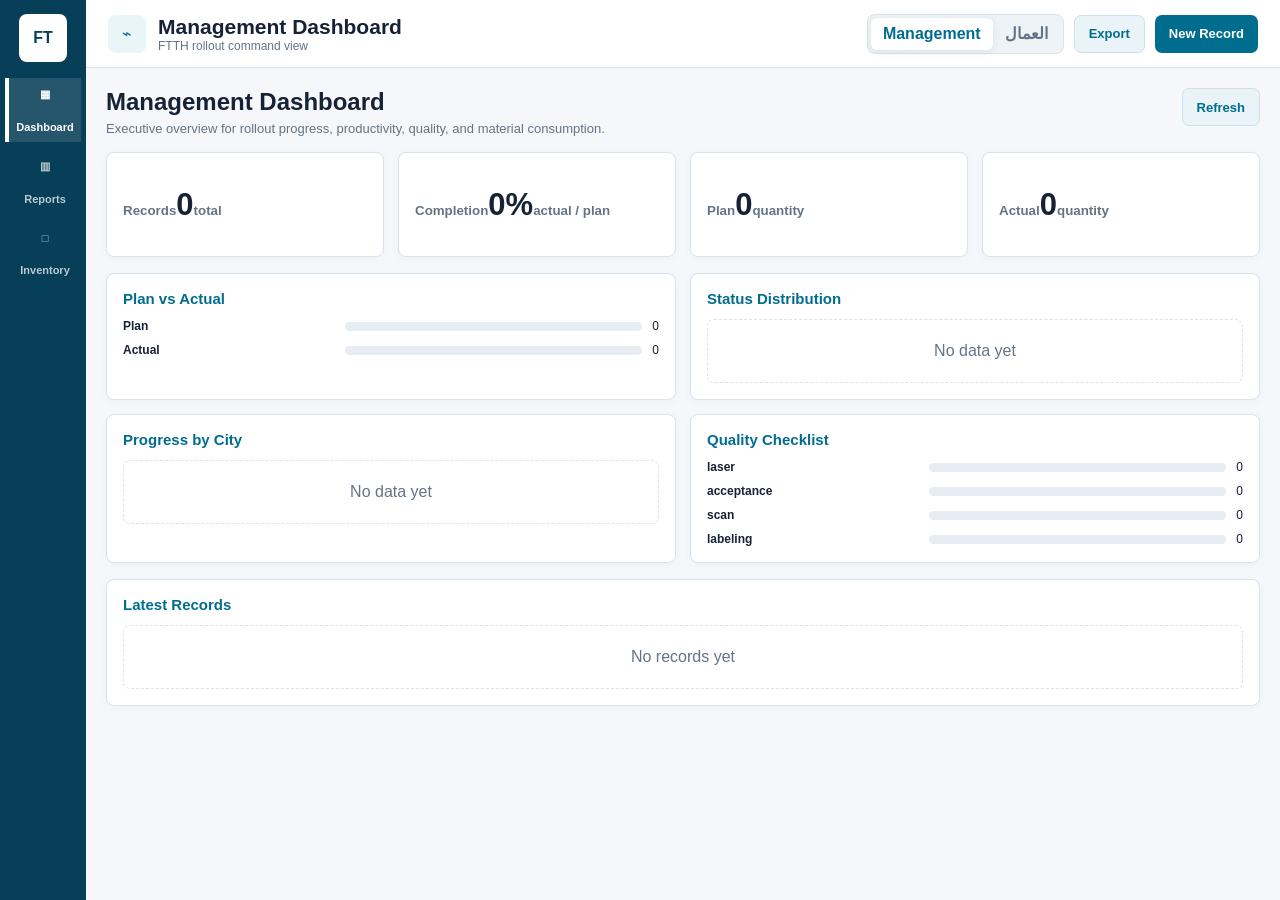
==== static/ftth_rollout.html @ 15b046cc "Initial FTTH rollout app" ====
<!DOCTYPE html>
<html lang="en">
<head>
<meta charset="utf-8" />
<meta name="viewport" content="width=device-width, initial-scale=1" />
<title>FTTH Rollout Control</title>
<style>
:root{--bg:#f5f7fa;--panel:#fff;--ink:#162235;--muted:#637487;--line:#d9e3ec;--brand:#006d8f;--teal:#13a6a7;--green:#168a4a;--amber:#c87500;--red:#c93535;--side:86px;--top:68px;font-family:Inter,Arial,sans-serif}
*{box-sizing:border-box}body{margin:0;background:var(--bg);color:var(--ink);height:100vh;overflow:hidden}button,input,select{font:inherit}button{cursor:pointer;border:0}svg{width:20px;height:20px;stroke-width:2}
.app{height:100vh;display:grid;grid-template-columns:var(--side) 1fr;grid-template-rows:var(--top) 1fr;grid-template-areas:"side top" "side main"}
.sidebar{grid-area:side;background:#073f58;color:#fff;display:flex;flex-direction:column;align-items:center;padding:14px 0;gap:8px}.logo{width:48px;height:48px;border-radius:8px;background:#fff;color:#073f58;display:grid;place-items:center;font-weight:900;margin-bottom:8px}.nav{width:76px;min-height:64px;background:transparent;color:rgba(255,255,255,.72);display:grid;place-items:center;gap:3px;font-size:11px;font-weight:800;border-left:4px solid transparent}.nav.active{background:rgba(255,255,255,.12);color:#fff;border-left-color:#fff}.admin-only,.worker-only{display:none}.mode-admin .admin-only,.mode-worker .worker-only{display:grid}
.topbar{grid-area:top;background:#fff;border-bottom:1px solid var(--line);display:flex;align-items:center;justify-content:space-between;padding:0 22px;gap:16px}.title{display:flex;align-items:center;gap:12px}.mark{width:38px;height:38px;border-radius:8px;background:#e8f6f7;color:var(--brand);display:grid;place-items:center}.title h1{margin:0;font-size:21px}.title small{display:block;color:var(--muted);font-size:12px}.actions{display:flex;align-items:center;gap:10px;flex-wrap:wrap}.btn{height:38px;border-radius:7px;padding:0 14px;display:inline-flex;align-items:center;gap:7px;font-weight:800;font-size:13px}.primary{background:var(--brand);color:#fff}.soft{background:#eaf3f7;color:var(--brand);border:1px solid #cce1eb}.switch{display:flex;background:#edf3f7;border:1px solid var(--line);border-radius:8px;padding:3px}.switch button{height:32px;border-radius:6px;padding:0 12px;background:transparent;color:var(--muted);font-weight:800}.mode-admin .layer-admin,.mode-worker .layer-worker{background:#fff;color:var(--brand);box-shadow:0 2px 8px rgba(23,34,52,.08)}
.main{grid-area:main;overflow:auto;padding:20px}.view{display:none;gap:16px;flex-direction:column}.view.active{display:flex}.rtl{direction:rtl;text-align:right;font-family:Tahoma,Arial,sans-serif}.head{display:flex;align-items:flex-start;justify-content:space-between;gap:16px}.head h2{margin:0;font-size:24px}.head p{margin:5px 0 0;color:var(--muted);font-size:13px}.grid{display:grid;gap:14px}.kpis{grid-template-columns:repeat(4,minmax(0,1fr))}.two{grid-template-columns:repeat(2,minmax(0,1fr))}.daily{grid-template-columns:minmax(360px,430px) 1fr;align-items:start}.card{background:var(--panel);border:1px solid var(--line);border-radius:8px;padding:16px;min-width:0;box-shadow:0 2px 10px rgba(23,34,52,.03)}.card h3{margin:0 0 12px;color:var(--brand);font-size:15px}.kpi{min-height:105px;display:flex;align-items:center;justify-content:space-between}.kpi small{color:var(--muted);font-weight:800}.kpi strong{font-size:31px}.form-grid{display:grid;grid-template-columns:repeat(2,minmax(0,1fr));gap:11px}.field{display:grid;gap:5px}.full{grid-column:1/-1}.field label{font-size:12px;color:var(--muted);font-weight:800}input,select{height:39px;border:1px solid var(--line);border-radius:7px;background:#fff;color:var(--ink);padding:0 10px;min-width:0}input:focus,select:focus{outline:2px solid rgba(19,166,167,.16);border-color:var(--teal)}.scan-row{display:grid;grid-template-columns:1fr 42px;gap:7px}.scan-btn{border:1px solid var(--line);border-radius:7px;background:#eef7f7;color:var(--brand);display:grid;place-items:center}.scan-btn.active{background:#e4f7ec;color:var(--green);border-color:#9fd8b8}.seg{display:grid;grid-template-columns:1fr 1fr;border:1px solid var(--line);border-radius:7px;overflow:hidden}.seg button{height:39px;background:#fff;color:var(--muted);font-weight:900}.seg button.active.yes{background:var(--green);color:#fff}.seg button.active.no{background:var(--red);color:#fff}.table-wrap{overflow:auto;border:1px solid var(--line);border-radius:7px}table{width:100%;border-collapse:collapse;min-width:820px;background:#fff}th,td{padding:10px 11px;border-bottom:1px solid var(--line);font-size:12px;text-align:left;white-space:nowrap}th{background:#f0f5f8;color:#3d5065;font-weight:900}.rtl th,.rtl td{text-align:right}.pill{border-radius:99px;padding:3px 8px;font-weight:900;font-size:11px}.done,.yes{background:#e7f6ed;color:var(--green)}.progress,.planned{background:#fff3df;color:var(--amber)}.blocked,.no{background:#fdecec;color:var(--red)}.bars{display:grid;gap:10px}.bar{display:grid;grid-template-columns:minmax(100px,1fr) 1.4fr auto;gap:10px;align-items:center;font-size:12px}.track{height:9px;background:#e7edf2;border-radius:99px;overflow:hidden}.fill{height:100%;background:var(--teal)}.donut-wrap{display:grid;grid-template-columns:150px 1fr;gap:16px;align-items:center}.donut{width:140px;height:140px;border-radius:50%;display:grid;place-items:center;background:#e7edf2}.center{width:80px;height:80px;border-radius:50%;background:#fff;display:grid;place-items:center;text-align:center;font-weight:900;box-shadow:0 0 0 1px var(--line)}.legend{display:grid;gap:8px}.legend-row{display:grid;grid-template-columns:11px 1fr auto;gap:8px;align-items:center;font-size:12px}.dot{width:10px;height:10px;border-radius:50%}.empty{border:1px dashed var(--line);border-radius:7px;padding:22px;text-align:center;color:var(--muted)}.stock-row{display:grid;grid-template-columns:minmax(130px,1fr) 1.5fr 72px;gap:10px;align-items:center;font-size:12px;margin-bottom:9px}.toast{position:fixed;left:18px;bottom:18px;background:#102638;color:#fff;padding:12px 14px;border-radius:8px;opacity:0;transform:translateY(10px);transition:.2s;z-index:20}.toast.show{opacity:1;transform:none}
@media(max-width:980px){body{overflow:auto}.app{height:auto;min-height:100vh;display:block}.sidebar{display:none}.topbar{position:sticky;top:0;z-index:5;height:auto;min-height:68px;align-items:flex-start;padding:13px;flex-wrap:wrap}.main{padding:14px}.daily,.kpis,.two{grid-template-columns:1fr}.form-grid{grid-template-columns:1fr}.donut-wrap{grid-template-columns:1fr}.actions{width:100%}}
</style>
</head>
<body class="mode-admin">
<div class="app">
<aside class="sidebar">
<div class="logo">FT</div>
<button class="nav admin-only active" data-view="dashboard"><span>▦</span><span>Dashboard</span></button>
<button class="nav admin-only" data-view="reports"><span>▥</span><span>Reports</span></button>
<button class="nav admin-only" data-view="inventory"><span>□</span><span>Inventory</span></button>
<button class="nav worker-only" data-view="daily"><span>＋</span><span>إدخال</span></button>
<button class="nav worker-only" data-view="workerRecords"><span>☷</span><span>سجلات</span></button>
</aside>
<header class="topbar">
<div class="title"><div class="mark">⌁</div><div><h1 id="screenTitle">Management Dashboard</h1><small id="screenSub">FTTH rollout command view</small></div></div>
<div class="actions"><div class="switch"><button class="layer-admin" onclick="switchLayer('admin')">Management</button><button class="layer-worker" onclick="switchLayer('worker')">العمال</button></div><button class="btn soft" onclick="exportCsv()">Export</button><button class="btn primary" onclick="switchLayer('worker')">New Record</button></div>
</header>
<main class="main">
<section class="view active" id="dashboard"><div class="head"><div><h2>Management Dashboard</h2><p>Executive overview for rollout progress, productivity, quality, and material consumption.</p></div><button class="btn soft" onclick="renderAll()">Refresh</button></div><div class="grid kpis" id="dashboardKpis"></div><div class="grid two"><div class="card"><h3>Plan vs Actual</h3><div id="planChart"></div></div><div class="card"><h3>Status Distribution</h3><div id="statusChart"></div></div><div class="card"><h3>Progress by City</h3><div id="cityChart"></div></div><div class="card"><h3>Quality Checklist</h3><div id="qualityChart"></div></div></div><div class="card"><h3>Latest Records</h3><div id="latestTable"></div></div></section>
<section class="view" id="reports"><div class="head"><div><h2>Reports</h2><p>Management layer reports in English for review meetings and export.</p></div><button class="btn primary" onclick="exportCsv()">Export CSV</button></div><div class="grid kpis" id="reportKpis"></div><div class="grid two"><div class="card"><h3>Team Leader Performance</h3><div id="teamChart"></div></div><div class="card"><h3>Activity Mix</h3><div id="activityChart"></div></div></div><div class="card"><h3>Full Report Table</h3><div id="reportTable"></div></div></section>
<section class="view" id="inventory"><div class="head"><div><h2>Inventory</h2><p>Remaining stock, serial usage, duplicate serials, and material status.</p></div><button class="btn soft" onclick="renderInventory()">Refresh</button></div><div class="grid kpis" id="inventoryKpis"></div><div class="grid two"><div class="card"><h3>Remaining Stock</h3><div id="stockBars"></div></div><div class="card"><h3>Serial Type Mix</h3><div id="inventoryDonut"></div></div></div><div class="card"><h3>Stock Table</h3><div id="stockTable"></div></div></section>
<section class="view rtl" id="daily"><div class="head"><div><h2>إدخال العمل اليومي</h2><p>طبقة العمال: تسجيل العمل، مسح الباركود، وتحديث الكمية الفعلية.</p></div><button class="btn soft" onclick="clearForm()">مسح النموذج</button></div><div class="grid kpis" id="workerKpis"></div><div class="grid daily"><div class="card"><h3>بيانات السجل</h3><div class="form-grid">
<div class="field"><label>رقم السجل</label><input id="fId" readonly placeholder="تلقائي"></div><div class="field"><label>التاريخ</label><input id="fDate" type="date"></div>
<div class="field"><label>اسم المشرف</label><input id="fSupervisor" list="supervisorList" placeholder="اكتب الاسم"></div><div class="field"><label>قائد الفريق</label><input id="fTeam" list="teamList" placeholder="اكتب الاسم"></div>
<div class="field"><label>المنطقة</label><input id="fArea" list="areaList" placeholder="المنطقة"></div><div class="field"><label>المدينة</label><input id="fCity" list="cityList" placeholder="المدينة"></div>
<div class="field"><label>النشاط</label><select id="fActivity"><option value="">اختر النشاط</option><option>Installation</option><option>Splicing</option><option>Testing</option><option>Survey</option><option>Activation</option><option>Maintenance</option><option>Trenching</option><option>Pole Installation</option></select></div>
<div class="field"><label>الصنف</label><select id="fItem" onchange="updateMaterialTypes()"><option value="">اختر الصنف</option></select></div>
<div class="field"><label>تفاصيل المادة</label><select id="fMaterialType" onchange="updateStockDisplay()"><option value="">اختر التفاصيل</option></select></div><div class="field"><label>نوع التركيب</label><select id="fMountType"><option value="">غير مطلوب</option><option>Pole</option><option>Wall</option></select></div>
<div class="field full"><label>السيريال / الباركود</label><div class="scan-row"><input id="fSerial" placeholder="اكتب أو امسح الباركود"><button class="scan-btn" id="scanBtn" onclick="startBarcodeScan()">▣</button></div></div>
<div class="field"><label>الكمية المخططة</label><input id="fPlanned" type="number" min="0" value="0"></div><div class="field"><label>الكمية الفعلية</label><input id="fActual" type="number" min="0" value="0" oninput="updateStockDisplay()"></div>
<div class="field"><label>المخزون المتبقي</label><input id="fStockRemaining" readonly placeholder="0"></div><div class="field"><label>الحالة</label><select id="fStatus"><option>In Progress</option><option>Done</option><option>Blocked</option><option>Planned</option></select></div>
<div class="field"><label>ليزر</label><div class="seg" data-field="laser"><button class="active yes" data-val="Yes">نعم</button><button class="no" data-val="No">لا</button></div></div><div class="field"><label>قبول</label><div class="seg" data-field="acceptance"><button class="active yes" data-val="Yes">نعم</button><button class="no" data-val="No">لا</button></div></div>
<div class="field"><label>مسح</label><div class="seg" data-field="scan"><button class="active yes" data-val="Yes">نعم</button><button class="no" data-val="No">لا</button></div></div><div class="field"><label>تسمية</label><div class="seg" data-field="labeling"><button class="active yes" data-val="Yes">نعم</button><button class="no" data-val="No">لا</button></div></div>
<div class="field full"><button class="btn primary" onclick="saveRecord()">حفظ السجل</button></div></div></div><div class="card"><h3>سجلات اليوم</h3><div id="workerTodayTable"></div></div></div></section>
<section class="view rtl" id="workerRecords"><div class="head"><div><h2>سجلات الفريق</h2><p>عرض سريع لكل سجلات العمال المحفوظة على الجهاز.</p></div></div><div class="card"><h3>كل السجلات</h3><div id="workerAllTable"></div></div></section>
</main></div>
<datalist id="supervisorList"><option>Ahmed</option><option>Mohamed</option><option>Omar</option></datalist><datalist id="teamList"><option>Team A</option><option>Team B</option><option>Fiber Crew 03</option></datalist><datalist id="areaList"><option>Area 1</option><option>Area 2</option><option>Area 3</option></datalist><datalist id="cityList"><option>Tripoli</option><option>Benghazi</option><option>Misrata</option></datalist><div class="toast" id="toast"></div>
<script>
const COLUMNS=['ID','Date','Supervisor Name','team leader','Area','city','Activity','item','material type','mount type','item serial','planed quantity','actual','stock remaining','staus','laser','acceptance','scan','labeling'];
const STORAGE_KEY='ftth_rollout_clean_v1';let records=[];const COLORS=['#13a6a7','#006d8f','#168a4a','#c87500','#c93535','#65758b'];
const STOCK_ITEMS=[{category:'Equipment',item:'OLT_Name',type:'OLT_Name',unit:'PCS',quantity:0},{category:'Box',item:'XBOX',type:'XBOX',unit:'PCS',quantity:2,mount:true},{category:'Box',item:'HubBox',type:'HubBox',unit:'PCS',quantity:15,mount:true},{category:'Box',item:'SUB BOX',type:'SUB BOX avec 8 users capacité',unit:'PCS',quantity:155,mount:true},{category:'Box',item:'END BOX',type:'END BOX avec 8 users capacité',unit:'PCS',quantity:34,mount:true},{category:'Cable',item:'Cable',type:'4-coreCable_100m',unit:'PCS',quantity:2},{category:'Cable',item:'Cable',type:'4-coreCable_150m',unit:'PCS',quantity:1},{category:'Cable',item:'Cable',type:'4-coreCable_200m',unit:'PCS',quantity:2},{category:'Cable',item:'Cable',type:'4-coreCable_300m',unit:'PCS',quantity:4},{category:'Cable',item:'Cable',type:'4-coreCable_500m',unit:'PCS',quantity:6},{category:'Cable',item:'Cable',type:'Single-Core Distribution Cable_20m',unit:'PCS',quantity:20},{category:'Cable',item:'Cable',type:'Single-Core Distribution Cable_50m',unit:'PCS',quantity:40},{category:'Cable',item:'Cable',type:'Single-Core Distribution Cable_80m',unit:'PCS',quantity:45},{category:'Cable',item:'Cable',type:'Single-Core Distribution Cable_100m',unit:'PCS',quantity:28},{category:'Cable',item:'Cable',type:'Single-Core Distribution Cable_150m',unit:'PCS',quantity:39},{category:'Cable',item:'Cable',type:'Single-Core Distribution Cable_250m',unit:'PCS',quantity:17},{category:'Cable',item:'Cable',type:'Single-Core Drop Cable_50m',unit:'PCS',quantity:945},{category:'Cable',item:'Cable',type:'Single-Core Drop Cable_100m',unit:'PCS',quantity:514},{category:'Cable',item:'Cable',type:'Single-Core Drop Cable_150m',unit:'PCS',quantity:26},{category:'Equipment',item:'ATB',type:'ATB',unit:'PCS',quantity:1485},{category:'Equipment',item:'FMC',type:'FMC',unit:'PCS',quantity:1485},{category:'Civil',item:'New Pole',type:'New Pole',unit:'PCS',quantity:52},{category:'Civil',item:'New MH',type:'New MH',unit:'PCS',quantity:0},{category:'Civil',item:'Exist MH',type:'Exist MH',unit:'PCS',quantity:104},{category:'Civil',item:'New Trench',type:'New Trench',unit:'M',quantity:426},{category:'Equipment',item:'Optical fiber Closure',type:'Optical fiber Closure',unit:'PCS',quantity:1},{category:'Cable',item:'Cable',type:'72 FO Cable',unit:'M',quantity:4900},{category:'Cable',item:'Cable',type:'96 FO Cable',unit:'M',quantity:0},{category:'Cable',item:'Cable',type:'144 FO Cable',unit:'M',quantity:0},{category:'Cable',item:'Cable',type:'288 FO Cable',unit:'M',quantity:0}];
function today(){return new Date().toISOString().slice(0,10)}function num(v){return Number(v||0)}function fmt(v){return num(v).toLocaleString()}function esc(v){return String(v??'').replace(/[&<>"']/g,m=>({'&':'&amp;','<':'&lt;','>':'&gt;','"':'&quot;',"'":'&#39;'}[m]))}function toast(msg){const t=document.getElementById('toast');t.textContent=msg;t.classList.add('show');clearTimeout(toast.timer);toast.timer=setTimeout(()=>t.classList.remove('show'),2400)}
function saveLocal(){localStorage.setItem(STORAGE_KEY,JSON.stringify(records))}function loadLocal(){try{records=JSON.parse(localStorage.getItem(STORAGE_KEY)||'[]')||[]}catch(e){records=[]}}function stockUsed(type,ignore){return records.reduce((s,r)=>String(r['material type'])===type&&String(r.ID)!==String(ignore)?s+num(r.actual):s,0)}function stockByType(type){return STOCK_ITEMS.find(s=>s.type===type)}
function populateItemSelect(){const sel=document.getElementById('fItem');const names=[...new Set(STOCK_ITEMS.map(s=>s.item))];sel.innerHTML='<option value="">اختر الصنف</option>'+names.map(n=>`<option>${n}</option>`).join('')}function updateMaterialTypes(){const item=document.getElementById('fItem').value;const sel=document.getElementById('fMaterialType');const rows=STOCK_ITEMS.filter(s=>!item||s.item===item);sel.innerHTML='<option value="">اختر التفاصيل</option>'+rows.map(s=>`<option value="${esc(s.type)}">${esc(s.type)}</option>`).join('');if(rows.length===1)sel.value=rows[0].type;updateStockDisplay()}function updateStockDisplay(){const type=document.getElementById('fMaterialType').value;const stock=stockByType(type);const actual=num(document.getElementById('fActual').value);const id=document.getElementById('fId').value;document.getElementById('fStockRemaining').value=stock?stock.quantity-stockUsed(type,id)-actual:'';const mount=document.getElementById('fMountType');mount.disabled=!(stock&&stock.mount);if(mount.disabled)mount.value=''}
function getToggle(field){const b=document.querySelector(`.seg[data-field="${field}"] button.active`);return b?b.dataset.val:'Yes'}function nextId(){const m=records.reduce((h,r)=>{const x=String(r.ID||'').match(/(\d+)$/);return Math.max(h,x?Number(x[1]):0)},0);return'RDP-'+String(m+1).padStart(3,'0')}function clearForm(){['fId','fSupervisor','fTeam','fArea','fCity','fSerial'].forEach(id=>document.getElementById(id).value='');document.getElementById('fDate').value=today();document.getElementById('fActivity').value='';document.getElementById('fItem').value='';updateMaterialTypes();document.getElementById('fPlanned').value=0;document.getElementById('fActual').value=0;document.getElementById('fStatus').value='In Progress';document.querySelectorAll('.seg').forEach(seg=>{seg.querySelectorAll('button').forEach(b=>b.classList.remove('active'));seg.querySelector('[data-val="Yes"]').classList.add('active')});updateStockDisplay()}
async function loadFromServer(){try{const res=await fetch('/api/records');if(!res.ok)throw new Error('server');const data=await res.json();records=data.records||[];saveLocal();renderAll()}catch(e){loadLocal();renderAll()}}
async function saveToServer(rec){try{const res=await fetch('/api/records',{method:'POST',headers:{'Content-Type':'application/json'},body:JSON.stringify(rec)});const data=await res.json();if(data&&data.success&&data.record){const i=records.findIndex(r=>r.ID===data.record.ID);if(i>=0)records[i]=data.record;else records.unshift(data.record);saveLocal();renderAll();toast('تم الحفظ على السيرفر');return true}}catch(e){}toast('تم الحفظ محليا فقط');return false}
async function saveRecord(){const rec={'ID':document.getElementById('fId').value||nextId(),'Date':document.getElementById('fDate').value||today(),'Supervisor Name':document.getElementById('fSupervisor').value.trim(),'team leader':document.getElementById('fTeam').value.trim(),'Area':document.getElementById('fArea').value.trim(),'city':document.getElementById('fCity').value.trim(),'Activity':document.getElementById('fActivity').value,'item':document.getElementById('fItem').value,'material type':document.getElementById('fMaterialType').value,'mount type':document.getElementById('fMountType').value,'item serial':document.getElementById('fSerial').value.trim(),'planed quantity':num(document.getElementById('fPlanned').value),'actual':num(document.getElementById('fActual').value),'stock remaining':num(document.getElementById('fStockRemaining').value),'staus':document.getElementById('fStatus').value,'laser':getToggle('laser'),'acceptance':getToggle('acceptance'),'scan':getToggle('scan'),'labeling':getToggle('labeling')};if(!rec['Supervisor Name']||!rec['team leader']||!rec.city||!rec.Activity||!rec.item){toast('اكمل الحقول الأساسية');return}const i=records.findIndex(r=>r.ID===rec.ID);if(i>=0)records[i]=rec;else records.unshift(rec);saveLocal();renderAll();clearForm();await saveToServer(rec)}
function switchLayer(layer){document.body.className=layer==='admin'?'mode-admin':'mode-worker';setView(layer==='admin'?'dashboard':'daily')}function setView(id){document.querySelectorAll('.view').forEach(v=>v.classList.remove('active'));document.getElementById(id).classList.add('active');document.querySelectorAll('.nav').forEach(n=>n.classList.toggle('active',n.dataset.view===id));const map={dashboard:['Management Dashboard','FTTH rollout command view'],reports:['Reports','Executive reporting layer'],inventory:['Inventory','Stock and serial control'],daily:['إدخال العمل اليومي','طبقة العمال باللغة العربية'],workerRecords:['سجلات الفريق','عرض السجلات الميدانية']};document.getElementById('screenTitle').textContent=map[id][0];document.getElementById('screenSub').textContent=map[id][1];renderAll()}document.querySelectorAll('.nav').forEach(n=>n.addEventListener('click',()=>setView(n.dataset.view)));document.querySelectorAll('.seg button').forEach(b=>b.addEventListener('click',()=>{b.parentElement.querySelectorAll('button').forEach(x=>x.classList.remove('active'));b.classList.add('active')}));
function group(field){return records.reduce((a,r)=>{const k=r[field]||'Not specified';if(!a[k])a[k]={count:0,plan:0,actual:0};a[k].count++;a[k].plan+=num(r['planed quantity']);a[k].actual+=num(r.actual);return a},{})}function kpis(id,items){document.getElementById(id).innerHTML=items.map(x=>`<div class="card kpi"><div><small>${x.label}</small><strong>${x.value}</strong><small>${x.sub||''}</small></div></div>`).join('')}function bars(id,data,metric='actual'){const rows=Object.entries(data).sort((a,b)=>b[1][metric]-a[1][metric]).slice(0,7);if(!rows.length){document.getElementById(id).innerHTML='<div class="empty">No data yet</div>';return}const max=Math.max(...rows.map(([,v])=>v[metric]),1);document.getElementById(id).innerHTML=`<div class="bars">${rows.map(([k,v])=>`<div class="bar"><b title="${esc(k)}">${esc(k)}</b><div class="track"><div class="fill" style="width:${Math.round(v[metric]/max*100)}%"></div></div><span>${fmt(v[metric])}</span></div>`).join('')}</div>`}function donut(id,items,label){const rows=items.filter(x=>num(x.value)>0).slice(0,7);const total=rows.reduce((s,x)=>s+num(x.value),0);if(!total){document.getElementById(id).innerHTML='<div class="empty">No data yet</div>';return}let cur=0;const seg=rows.map((x,i)=>{const st=cur,en=cur+num(x.value)/total*100;cur=en;return`${COLORS[i%COLORS.length]} ${st}% ${en}%`}).join(',');document.getElementById(id).innerHTML=`<div class="donut-wrap"><div class="donut" style="background:conic-gradient(${seg})"><div class="center">${fmt(total)}<br><small>${label}</small></div></div><div class="legend">${rows.map((x,i)=>`<div class="legend-row"><span class="dot" style="background:${COLORS[i%COLORS.length]}"></span><b>${esc(x.label)}</b><span>${fmt(x.value)}</span></div>`).join('')}</div></div>`}
function table(id,cols,rows){document.getElementById(id).innerHTML=!rows.length?'<div class="empty">No records yet</div>':`<div class="table-wrap"><table><thead><tr>${cols.map(c=>`<th>${esc(c)}</th>`).join('')}</tr></thead><tbody>${rows.map(r=>`<tr>${cols.map(c=>{const v=r[c]??'';return['staus','laser','acceptance','scan','labeling'].includes(c)?`<td><span class="pill ${String(v).toLowerCase().replace('in ','')}">${esc(v)}</span></td>`:`<td>${esc(v)}</td>`}).join('')}</tr>`).join('')}</tbody></table></div>`}
function renderDashboard(){const plan=records.reduce((s,r)=>s+num(r['planed quantity']),0),actual=records.reduce((s,r)=>s+num(r.actual),0),comp=plan?Math.round(actual/plan*100):0;kpis('dashboardKpis',[{label:'Records',value:fmt(records.length),sub:'total'},{label:'Completion',value:comp+'%',sub:'actual / plan'},{label:'Plan',value:fmt(plan),sub:'quantity'},{label:'Actual',value:fmt(actual),sub:'quantity'}]);bars('planChart',{Plan:{actual:plan},Actual:{actual:actual}});donut('statusChart',Object.entries(group('staus')).map(([label,v])=>({label,value:v.count})),'records');bars('cityChart',group('city'));bars('qualityChart',Object.fromEntries(['laser','acceptance','scan','labeling'].map(c=>[c,{actual:records.filter(r=>r[c]==='Yes').length}])));table('latestTable',['ID','Date','city','team leader','Activity','item','material type','actual','staus'],records.slice(0,10))}
function renderReports(){const blocked=records.filter(r=>r.staus==='Blocked').length,done=records.filter(r=>r.staus==='Done').length;kpis('reportKpis',[{label:'Report Records',value:fmt(records.length)},{label:'Done Work',value:fmt(done)},{label:'Blocked Work',value:fmt(blocked)},{label:'Cities',value:fmt(Object.keys(group('city')).length)}]);bars('teamChart',group('team leader'));donut('activityChart',Object.entries(group('Activity')).map(([label,v])=>({label,value:v.count})),'records');table('reportTable',['ID','Date','Supervisor Name','team leader','Area','city','Activity','item','material type','mount type','item serial','planed quantity','actual','stock remaining','staus'],records)}
function renderInventory(){const serials=records.filter(r=>r['item serial']).length,missing=records.filter(r=>!r['item serial']).length;const dup=Object.values(records.reduce((a,r)=>{if(r['item serial'])a[r['item serial']]=(a[r['item serial']]||0)+1;return a},{})).filter(c=>c>1).length;kpis('inventoryKpis',[{label:'Serials',value:fmt(serials)},{label:'Missing Serials',value:fmt(missing)},{label:'Duplicate Serials',value:fmt(dup)},{label:'Stock Items',value:fmt(STOCK_ITEMS.length)}]);document.getElementById('stockBars').innerHTML=STOCK_ITEMS.filter(s=>s.quantity>0).slice(0,14).map(s=>{const rem=s.quantity-stockUsed(s.type),pct=s.quantity?Math.max(0,Math.round(rem/s.quantity*100)):0;return`<div class="stock-row"><b title="${esc(s.type)}">${esc(s.type)}</b><div class="track"><div class="fill" style="width:${pct}%;background:${pct<20?'var(--red)':pct<50?'var(--amber)':'var(--green)'}"></div></div><span>${fmt(rem)} left</span></div>`}).join('');donut('inventoryDonut',Object.entries(group('item')).map(([label,v])=>({label,value:v.count})),'items');document.getElementById('stockTable').innerHTML=`<div class="table-wrap"><table><thead><tr><th>Category</th><th>Material</th><th>Unit</th><th>Initial</th><th>Used</th><th>Remaining</th></tr></thead><tbody>${STOCK_ITEMS.map(s=>{const used=stockUsed(s.type),rem=s.quantity-used;return`<tr><td>${s.category}</td><td>${esc(s.type)}</td><td>${s.unit}</td><td>${fmt(s.quantity)}</td><td>${fmt(used)}</td><td>${fmt(rem)}</td></tr>`}).join('')}</tbody></table></div>`}
function renderWorker(){const rows=records.filter(r=>r.Date===today());const plan=rows.reduce((s,r)=>s+num(r['planed quantity']),0),actual=rows.reduce((s,r)=>s+num(r.actual),0);kpis('workerKpis',[{label:'سجلات اليوم',value:fmt(rows.length)},{label:'خطة اليوم',value:fmt(plan)},{label:'فعلي اليوم',value:fmt(actual)},{label:'الإنجاز',value:plan?Math.round(actual/plan*100)+'%':'0%'}]);table('workerTodayTable',['ID','Date','team leader','city','Activity','item','material type','actual','staus'],rows);table('workerAllTable',['ID','Date','team leader','city','Activity','item','material type','item serial','actual','staus'],records)}
function renderAll(){renderDashboard();renderReports();renderInventory();renderWorker()}function exportCsv(){if(!records.length){toast('No records to export');return}const csv=[COLUMNS.join(',')].concat(records.map(r=>COLUMNS.map(c=>`"${String(r[c]||'').replace(/"/g,'""')}"`).join(','))).join('\n');const a=document.createElement('a');a.href=URL.createObjectURL(new Blob([csv],{type:'text/csv'}));a.download=`ftth-rollout-${today()}.csv`;a.click();toast('CSV exported')}
function startBarcodeScan(){const btn=document.getElementById('scanBtn');btn.classList.add('active');const p=window.open('','ftth_scan','width=420,height=700,menubar=no,toolbar=no');if(!p){toast('يرجى السماح بالنوافذ المنبثقة');return}p.document.write(buildScannerHtml());p.document.close()}window.addEventListener('message',e=>{if(!e.data||e.data.type!=='ftth-scan')return;document.getElementById('fSerial').value=e.data.value;document.getElementById('scanBtn').classList.remove('active');toast('تم مسح الباركود')});
function buildScannerHtml(){return`<!DOCTYPE html><html dir="rtl"><head><meta charset="utf-8"><meta name="viewport" content="width=device-width,initial-scale=1"><title>مسح الباركود</title><style>*{box-sizing:border-box}body{margin:0;font-family:system-ui;background:#071827;color:white;display:flex;flex-direction:column;min-height:100vh}header{padding:16px;background:#073f58}#reader{position:relative;min-height:420px;background:#000}.box{position:absolute;left:6%;right:6%;top:34%;height:30%;border:2px solid white;border-radius:10px;z-index:2}.status{padding:14px}.actions{margin-top:auto;display:grid;gap:10px;padding:14px}button{height:42px;border:0;border-radius:7px;font-weight:800}.scan{background:#13a6a7;color:white}.close{background:white;color:#073f58}</style></head><body><header><h3>مسح الباركود</h3><p>وجه الكاميرا نحو الباركود</p></header><div id="reader"><div class="box"></div></div><div class="status" id="s">فتح الكاميرا...</div><div class="actions"><button class="scan" onclick="startScan()">إعادة المحاولة</button><button class="close" onclick="window.close()">إغلاق</button></div><script src="https://unpkg.com/@ericblade/quagga2@1.8.4/dist/quagga.min.js"><\/script><script>let running=false;function send(v){if(window.opener)window.opener.postMessage({type:'ftth-scan',value:v},'*');try{Quagga.stop()}catch(e){}window.close()}function startScan(){if(!window.Quagga){document.getElementById('s').textContent='تعذر تحميل قارئ الباركود';return}try{if(running)Quagga.stop()}catch(e){}Quagga.init({inputStream:{type:'LiveStream',target:document.querySelector('#reader'),constraints:{facingMode:'environment'}},decoder:{readers:['code_128_reader','code_39_reader','ean_reader','ean_8_reader','upc_reader','i2of5_reader']}},err=>{if(err){document.getElementById('s').textContent='تعذر فتح الكاميرا';return}Quagga.start();running=true;document.getElementById('s').textContent='الكاميرا جاهزة';Quagga.onDetected(r=>{const c=r&&r.codeResult&&r.codeResult.code;if(c)send(c)})})}window.onload=startScan<\/script></body></html>`}
populateItemSelect();clearForm();loadFromServer();
</script>
</body>
</html>
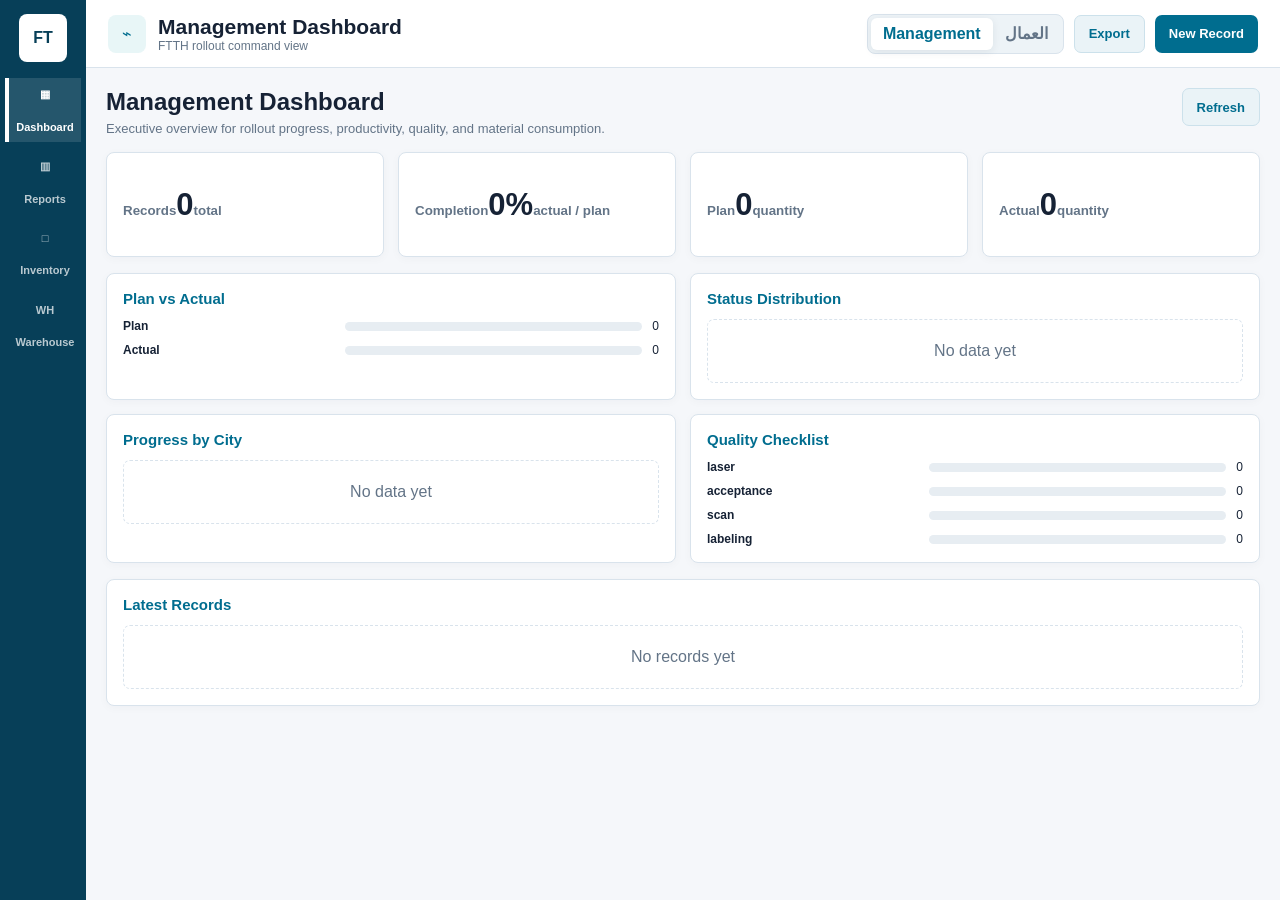
==== commit 719263e0: "Prepare warehouse app for publish" ====
--- a/static/ftth_rollout.html
+++ b/static/ftth_rollout.html
@@ -10,8 +10,8 @@
 .app{height:100vh;display:grid;grid-template-columns:var(--side) 1fr;grid-template-rows:var(--top) 1fr;grid-template-areas:"side top" "side main"}
 .sidebar{grid-area:side;background:#073f58;color:#fff;display:flex;flex-direction:column;align-items:center;padding:14px 0;gap:8px}.logo{width:48px;height:48px;border-radius:8px;background:#fff;color:#073f58;display:grid;place-items:center;font-weight:900;margin-bottom:8px}.nav{width:76px;min-height:64px;background:transparent;color:rgba(255,255,255,.72);display:grid;place-items:center;gap:3px;font-size:11px;font-weight:800;border-left:4px solid transparent}.nav.active{background:rgba(255,255,255,.12);color:#fff;border-left-color:#fff}.admin-only,.worker-only{display:none}.mode-admin .admin-only,.mode-worker .worker-only{display:grid}
 .topbar{grid-area:top;background:#fff;border-bottom:1px solid var(--line);display:flex;align-items:center;justify-content:space-between;padding:0 22px;gap:16px}.title{display:flex;align-items:center;gap:12px}.mark{width:38px;height:38px;border-radius:8px;background:#e8f6f7;color:var(--brand);display:grid;place-items:center}.title h1{margin:0;font-size:21px}.title small{display:block;color:var(--muted);font-size:12px}.actions{display:flex;align-items:center;gap:10px;flex-wrap:wrap}.btn{height:38px;border-radius:7px;padding:0 14px;display:inline-flex;align-items:center;gap:7px;font-weight:800;font-size:13px}.primary{background:var(--brand);color:#fff}.soft{background:#eaf3f7;color:var(--brand);border:1px solid #cce1eb}.switch{display:flex;background:#edf3f7;border:1px solid var(--line);border-radius:8px;padding:3px}.switch button{height:32px;border-radius:6px;padding:0 12px;background:transparent;color:var(--muted);font-weight:800}.mode-admin .layer-admin,.mode-worker .layer-worker{background:#fff;color:var(--brand);box-shadow:0 2px 8px rgba(23,34,52,.08)}
-.main{grid-area:main;overflow:auto;padding:20px}.view{display:none;gap:16px;flex-direction:column}.view.active{display:flex}.rtl{direction:rtl;text-align:right;font-family:Tahoma,Arial,sans-serif}.head{display:flex;align-items:flex-start;justify-content:space-between;gap:16px}.head h2{margin:0;font-size:24px}.head p{margin:5px 0 0;color:var(--muted);font-size:13px}.grid{display:grid;gap:14px}.kpis{grid-template-columns:repeat(4,minmax(0,1fr))}.two{grid-template-columns:repeat(2,minmax(0,1fr))}.daily{grid-template-columns:minmax(360px,430px) 1fr;align-items:start}.card{background:var(--panel);border:1px solid var(--line);border-radius:8px;padding:16px;min-width:0;box-shadow:0 2px 10px rgba(23,34,52,.03)}.card h3{margin:0 0 12px;color:var(--brand);font-size:15px}.kpi{min-height:105px;display:flex;align-items:center;justify-content:space-between}.kpi small{color:var(--muted);font-weight:800}.kpi strong{font-size:31px}.form-grid{display:grid;grid-template-columns:repeat(2,minmax(0,1fr));gap:11px}.field{display:grid;gap:5px}.full{grid-column:1/-1}.field label{font-size:12px;color:var(--muted);font-weight:800}input,select{height:39px;border:1px solid var(--line);border-radius:7px;background:#fff;color:var(--ink);padding:0 10px;min-width:0}input:focus,select:focus{outline:2px solid rgba(19,166,167,.16);border-color:var(--teal)}.scan-row{display:grid;grid-template-columns:1fr 42px;gap:7px}.scan-btn{border:1px solid var(--line);border-radius:7px;background:#eef7f7;color:var(--brand);display:grid;place-items:center}.scan-btn.active{background:#e4f7ec;color:var(--green);border-color:#9fd8b8}.seg{display:grid;grid-template-columns:1fr 1fr;border:1px solid var(--line);border-radius:7px;overflow:hidden}.seg button{height:39px;background:#fff;color:var(--muted);font-weight:900}.seg button.active.yes{background:var(--green);color:#fff}.seg button.active.no{background:var(--red);color:#fff}.table-wrap{overflow:auto;border:1px solid var(--line);border-radius:7px}table{width:100%;border-collapse:collapse;min-width:820px;background:#fff}th,td{padding:10px 11px;border-bottom:1px solid var(--line);font-size:12px;text-align:left;white-space:nowrap}th{background:#f0f5f8;color:#3d5065;font-weight:900}.rtl th,.rtl td{text-align:right}.pill{border-radius:99px;padding:3px 8px;font-weight:900;font-size:11px}.done,.yes{background:#e7f6ed;color:var(--green)}.progress,.planned{background:#fff3df;color:var(--amber)}.blocked,.no{background:#fdecec;color:var(--red)}.bars{display:grid;gap:10px}.bar{display:grid;grid-template-columns:minmax(100px,1fr) 1.4fr auto;gap:10px;align-items:center;font-size:12px}.track{height:9px;background:#e7edf2;border-radius:99px;overflow:hidden}.fill{height:100%;background:var(--teal)}.donut-wrap{display:grid;grid-template-columns:150px 1fr;gap:16px;align-items:center}.donut{width:140px;height:140px;border-radius:50%;display:grid;place-items:center;background:#e7edf2}.center{width:80px;height:80px;border-radius:50%;background:#fff;display:grid;place-items:center;text-align:center;font-weight:900;box-shadow:0 0 0 1px var(--line)}.legend{display:grid;gap:8px}.legend-row{display:grid;grid-template-columns:11px 1fr auto;gap:8px;align-items:center;font-size:12px}.dot{width:10px;height:10px;border-radius:50%}.empty{border:1px dashed var(--line);border-radius:7px;padding:22px;text-align:center;color:var(--muted)}.stock-row{display:grid;grid-template-columns:minmax(130px,1fr) 1.5fr 72px;gap:10px;align-items:center;font-size:12px;margin-bottom:9px}.toast{position:fixed;left:18px;bottom:18px;background:#102638;color:#fff;padding:12px 14px;border-radius:8px;opacity:0;transform:translateY(10px);transition:.2s;z-index:20}.toast.show{opacity:1;transform:none}
-@media(max-width:980px){body{overflow:auto}.app{height:auto;min-height:100vh;display:block}.sidebar{display:none}.topbar{position:sticky;top:0;z-index:5;height:auto;min-height:68px;align-items:flex-start;padding:13px;flex-wrap:wrap}.main{padding:14px}.daily,.kpis,.two{grid-template-columns:1fr}.form-grid{grid-template-columns:1fr}.donut-wrap{grid-template-columns:1fr}.actions{width:100%}}
+.main{grid-area:main;overflow:auto;padding:20px}.view{display:none;gap:16px;flex-direction:column}.view.active{display:flex}.rtl{direction:rtl;text-align:right;font-family:Tahoma,Arial,sans-serif}.head{display:flex;align-items:flex-start;justify-content:space-between;gap:16px}.head h2{margin:0;font-size:24px}.head p{margin:5px 0 0;color:var(--muted);font-size:13px}.grid{display:grid;gap:14px}.kpis{grid-template-columns:repeat(4,minmax(0,1fr))}.two{grid-template-columns:repeat(2,minmax(0,1fr))}.three{grid-template-columns:repeat(3,minmax(0,1fr))}.daily{grid-template-columns:minmax(360px,430px) 1fr;align-items:start}.card{background:var(--panel);border:1px solid var(--line);border-radius:8px;padding:16px;min-width:0;box-shadow:0 2px 10px rgba(23,34,52,.03)}.card h3{margin:0 0 12px;color:var(--brand);font-size:15px}.kpi{min-height:105px;display:flex;align-items:center;justify-content:space-between}.kpi small{color:var(--muted);font-weight:800}.kpi strong{font-size:31px}.form-grid{display:grid;grid-template-columns:repeat(2,minmax(0,1fr));gap:11px}.field{display:grid;gap:5px}.full{grid-column:1/-1}.field label{font-size:12px;color:var(--muted);font-weight:800}input,select,textarea{border:1px solid var(--line);border-radius:7px;background:#fff;color:var(--ink);padding:0 10px;min-width:0}input,select{height:39px}textarea{min-height:92px;padding:10px;resize:vertical}input:focus,select:focus,textarea:focus{outline:2px solid rgba(19,166,167,.16);border-color:var(--teal)}.tabs{display:flex;gap:8px;flex-wrap:wrap}.tab{height:36px;border-radius:7px;padding:0 12px;background:#eaf3f7;color:var(--brand);font-weight:900;border:1px solid #cce1eb}.tab.active{background:var(--brand);color:#fff;border-color:var(--brand)}.tab-pane{display:none}.tab-pane.active{display:block}.muted{color:var(--muted);font-size:12px}.scan-row{display:grid;grid-template-columns:1fr 42px;gap:7px}.scan-btn{border:1px solid var(--line);border-radius:7px;background:#eef7f7;color:var(--brand);display:grid;place-items:center}.scan-btn.active{background:#e4f7ec;color:var(--green);border-color:#9fd8b8}.seg{display:grid;grid-template-columns:1fr 1fr;border:1px solid var(--line);border-radius:7px;overflow:hidden}.seg button{height:39px;background:#fff;color:var(--muted);font-weight:900}.seg button.active.yes{background:var(--green);color:#fff}.seg button.active.no{background:var(--red);color:#fff}.table-wrap{overflow:auto;border:1px solid var(--line);border-radius:7px}table{width:100%;border-collapse:collapse;min-width:820px;background:#fff}th,td{padding:10px 11px;border-bottom:1px solid var(--line);font-size:12px;text-align:left;white-space:nowrap}th{background:#f0f5f8;color:#3d5065;font-weight:900}.rtl th,.rtl td{text-align:right}.pill{border-radius:99px;padding:3px 8px;font-weight:900;font-size:11px}.done,.yes,.receive{background:#e7f6ed;color:var(--green)}.progress,.planned{background:#fff3df;color:var(--amber)}.blocked,.no,.issue_to_technician{background:#fdecec;color:var(--red)}.bars{display:grid;gap:10px}.bar{display:grid;grid-template-columns:minmax(100px,1fr) 1.4fr auto;gap:10px;align-items:center;font-size:12px}.track{height:9px;background:#e7edf2;border-radius:99px;overflow:hidden}.fill{height:100%;background:var(--teal)}.donut-wrap{display:grid;grid-template-columns:150px 1fr;gap:16px;align-items:center}.donut{width:140px;height:140px;border-radius:50%;display:grid;place-items:center;background:#e7edf2}.center{width:80px;height:80px;border-radius:50%;background:#fff;display:grid;place-items:center;text-align:center;font-weight:900;box-shadow:0 0 0 1px var(--line)}.legend{display:grid;gap:8px}.legend-row{display:grid;grid-template-columns:11px 1fr auto;gap:8px;align-items:center;font-size:12px}.dot{width:10px;height:10px;border-radius:50%}.empty{border:1px dashed var(--line);border-radius:7px;padding:22px;text-align:center;color:var(--muted)}.stock-row{display:grid;grid-template-columns:minmax(130px,1fr) 1.5fr 72px;gap:10px;align-items:center;font-size:12px;margin-bottom:9px}.toast{position:fixed;left:18px;bottom:18px;background:#102638;color:#fff;padding:12px 14px;border-radius:8px;opacity:0;transform:translateY(10px);transition:.2s;z-index:20}.toast.show{opacity:1;transform:none}
+@media(max-width:980px){body{overflow:auto}.app{height:auto;min-height:100vh;display:block}.sidebar{display:none}.topbar{position:sticky;top:0;z-index:5;height:auto;min-height:68px;align-items:flex-start;padding:13px;flex-wrap:wrap}.main{padding:14px}.daily,.kpis,.two,.three{grid-template-columns:1fr}.form-grid{grid-template-columns:1fr}.donut-wrap{grid-template-columns:1fr}.actions{width:100%}}
 </style>
 </head>
 <body class="mode-admin">
@@ -21,6 +21,7 @@
 <button class="nav admin-only active" data-view="dashboard"><span>▦</span><span>Dashboard</span></button>
 <button class="nav admin-only" data-view="reports"><span>▥</span><span>Reports</span></button>
 <button class="nav admin-only" data-view="inventory"><span>□</span><span>Inventory</span></button>
+<button class="nav admin-only" data-view="warehouse"><span>WH</span><span>Warehouse</span></button>
 <button class="nav worker-only" data-view="daily"><span>＋</span><span>إدخال</span></button>
 <button class="nav worker-only" data-view="workerRecords"><span>☷</span><span>سجلات</span></button>
 </aside>
